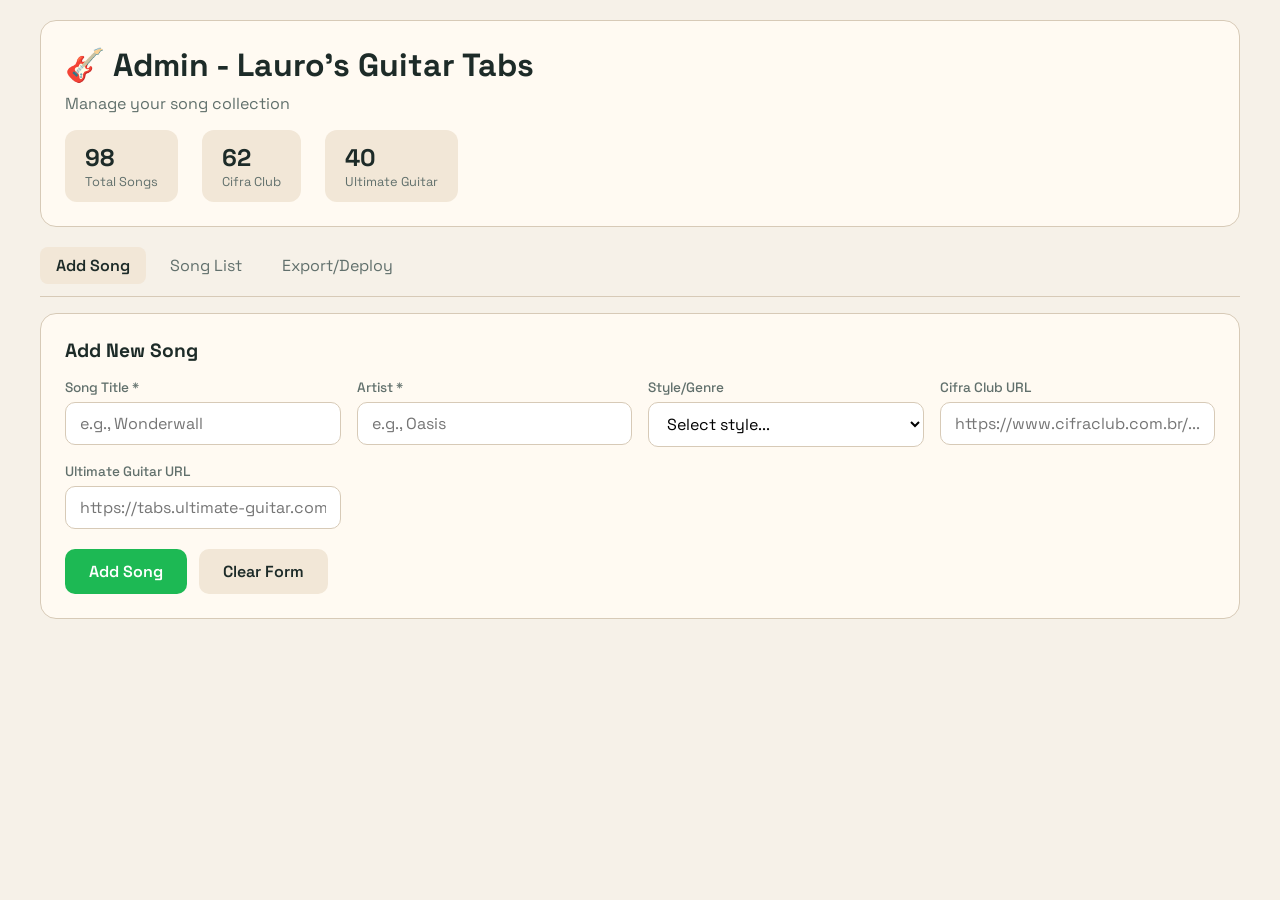
==== admin.html @ 27895a8e "Add admin backoffice for managing songs" ====
<!DOCTYPE html>
<html lang="en">
<head>
    <meta charset="UTF-8">
    <meta name="viewport" content="width=device-width, initial-scale=1.0">
    <title>Admin - Lauro's Guitar Tabs</title>
    <link rel="preconnect" href="https://fonts.googleapis.com">
    <link rel="preconnect" href="https://fonts.gstatic.com" crossorigin>
    <link href="https://fonts.googleapis.com/css2?family=Space+Grotesk:wght@400;500;700&display=swap" rel="stylesheet">
    <style>
        :root {
            --bg: #f6f1e8;
            --panel: #fffaf2;
            --panel-strong: #f2e7d7;
            --ink: #1d2b28;
            --muted: #61706c;
            --border: #d7cab7;
            --cifra: #da6d2f;
            --ug: #d3a917;
            --success: #1db954;
            --danger: #c9483b;
        }
        * { box-sizing: border-box; }
        body {
            margin: 0;
            font-family: "Space Grotesk", sans-serif;
            color: var(--ink);
            background: var(--bg);
            min-height: 100vh;
            padding: 20px;
        }
        .container {
            max-width: 1200px;
            margin: 0 auto;
        }
        header {
            background: var(--panel);
            border: 1px solid var(--border);
            border-radius: 16px;
            padding: 24px;
            margin-bottom: 20px;
        }
        h1 { margin: 0 0 8px; }
        .subtitle { color: var(--muted); margin: 0; }
        .stats {
            display: flex;
            gap: 24px;
            margin-top: 16px;
        }
        .stat {
            background: var(--panel-strong);
            padding: 12px 20px;
            border-radius: 12px;
        }
        .stat-value {
            font-size: 1.5rem;
            font-weight: 700;
        }
        .stat-label {
            font-size: 0.8rem;
            color: var(--muted);
        }
        .panel {
            background: var(--panel);
            border: 1px solid var(--border);
            border-radius: 16px;
            padding: 24px;
            margin-bottom: 20px;
        }
        .panel h2 {
            margin: 0 0 16px;
            font-size: 1.2rem;
        }
        .form-grid {
            display: grid;
            grid-template-columns: repeat(auto-fit, minmax(250px, 1fr));
            gap: 16px;
        }
        .field {
            display: flex;
            flex-direction: column;
            gap: 6px;
        }
        .field label {
            font-size: 0.85rem;
            font-weight: 500;
            color: var(--muted);
        }
        input, select {
            padding: 10px 14px;
            border: 1px solid var(--border);
            border-radius: 10px;
            font: inherit;
            background: white;
        }
        input:focus, select:focus {
            outline: none;
            border-color: var(--cifra);
        }
        .checkbox-field {
            flex-direction: row;
            align-items: center;
            gap: 10px;
        }
        .checkbox-field input {
            width: 20px;
            height: 20px;
        }
        .btn {
            padding: 12px 24px;
            border: none;
            border-radius: 10px;
            font: inherit;
            font-weight: 600;
            cursor: pointer;
            transition: all 0.2s;
        }
        .btn-primary {
            background: var(--success);
            color: white;
        }
        .btn-primary:hover {
            background: #17a344;
        }
        .btn-danger {
            background: var(--danger);
            color: white;
        }
        .btn-danger:hover {
            background: #b33d31;
        }
        .btn-secondary {
            background: var(--panel-strong);
            color: var(--ink);
        }
        .actions {
            display: flex;
            gap: 12px;
            margin-top: 20px;
            flex-wrap: wrap;
        }
        table {
            width: 100%;
            border-collapse: collapse;
        }
        th, td {
            text-align: left;
            padding: 12px;
            border-bottom: 1px solid var(--border);
        }
        th {
            font-weight: 600;
            color: var(--muted);
            font-size: 0.85rem;
            text-transform: uppercase;
        }
        .style-tag {
            display: inline-block;
            padding: 4px 10px;
            background: var(--panel-strong);
            border-radius: 12px;
            font-size: 0.8rem;
        }
        .link-badge {
            display: inline-block;
            padding: 4px 8px;
            border-radius: 6px;
            font-size: 0.75rem;
            margin-right: 4px;
        }
        .link-cc {
            background: rgba(218, 109, 47, 0.15);
            color: var(--cifra);
        }
        .link-ug {
            background: rgba(211, 169, 23, 0.15);
            color: #b8941d;
        }
        .delete-btn {
            background: var(--danger);
            color: white;
            border: none;
            padding: 6px 12px;
            border-radius: 6px;
            cursor: pointer;
        }
        .search-box {
            margin-bottom: 16px;
        }
        .search-box input {
            width: 100%;
            max-width: 400px;
        }
        .export-area {
            width: 100%;
            min-height: 200px;
            font-family: monospace;
            font-size: 0.85rem;
        }
        .tabs {
            display: flex;
            gap: 8px;
            margin-bottom: 16px;
            border-bottom: 1px solid var(--border);
            padding-bottom: 12px;
        }
        .tab {
            padding: 8px 16px;
            background: none;
            border: none;
            cursor: pointer;
            font: inherit;
            color: var(--muted);
            border-radius: 8px;
        }
        .tab.active {
            background: var(--panel-strong);
            color: var(--ink);
            font-weight: 600;
        }
        .tab-content {
            display: none;
        }
        .tab-content.active {
            display: block;
        }
    </style>
</head>
<body>
    <div class="container">
        <header>
            <h1>🎸 Admin - Lauro's Guitar Tabs</h1>
            <p class="subtitle">Manage your song collection</p>
            <div class="stats">
                <div class="stat">
                    <div class="stat-value" id="totalSongs">0</div>
                    <div class="stat-label">Total Songs</div>
                </div>
                <div class="stat">
                    <div class="stat-value" id="cifraCount">0</div>
                    <div class="stat-label">Cifra Club</div>
                </div>
                <div class="stat">
                    <div class="stat-value" id="ugCount">0</div>
                    <div class="stat-label">Ultimate Guitar</div>
                </div>
            </div>
        </header>

        <div class="tabs">
            <button class="tab active" data-tab="add">Add Song</button>
            <button class="tab" data-tab="list">Song List</button>
            <button class="tab" data-tab="export">Export/Deploy</button>
        </div>

        <div class="tab-content active" id="add-tab">
            <div class="panel">
                <h2>Add New Song</h2>
                <div class="form-grid">
                    <div class="field">
                        <label for="songTitle">Song Title *</label>
                        <input type="text" id="songTitle" placeholder="e.g., Wonderwall">
                    </div>
                    <div class="field">
                        <label for="songArtist">Artist *</label>
                        <input type="text" id="songArtist" placeholder="e.g., Oasis">
                    </div>
                    <div class="field">
                        <label for="songStyle">Style/Genre</label>
                        <select id="songStyle">
                            <option value="">Select style...</option>
                            <option value="MPB">MPB</option>
                            <option value="Rock">Rock</option>
                            <option value="Pop">Pop</option>
                            <option value="Pop Rock">Pop Rock</option>
                            <option value="Folk">Folk</option>
                            <option value="Reggae">Reggae</option>
                            <option value="Grunge">Grunge</option>
                            <option value="Metal">Metal</option>
                            <option value="Punk Rock">Punk Rock</option>
                            <option value="Alternative Rock">Alternative Rock</option>
                            <option value="Sertanejo">Sertanejo</option>
                            <option value="Children">Children</option>
                            <option value="Instrumental">Instrumental</option>
                        </select>
                    </div>
                    <div class="field">
                        <label for="cifraUrl">Cifra Club URL</label>
                        <input type="url" id="cifraUrl" placeholder="https://www.cifraclub.com.br/...">
                    </div>
                    <div class="field">
                        <label for="ugUrl">Ultimate Guitar URL</label>
                        <input type="url" id="ugUrl" placeholder="https://tabs.ultimate-guitar.com/...">
                    </div>
                </div>
                <div class="actions">
                    <button class="btn btn-primary" id="addSongBtn">Add Song</button>
                    <button class="btn btn-secondary" id="clearFormBtn">Clear Form</button>
                </div>
            </div>
        </div>

        <div class="tab-content" id="list-tab">
            <div class="panel">
                <h2>All Songs</h2>
                <div class="search-box">
                    <input type="text" id="searchSongs" placeholder="Search songs...">
                </div>
                <table>
                    <thead>
                        <tr>
                            <th>Song</th>
                            <th>Artist</th>
                            <th>Style</th>
                            <th>Links</th>
                            <th>Action</th>
                        </tr>
                    </thead>
                    <tbody id="songsTable"></tbody>
                </table>
            </div>
        </div>

        <div class="tab-content" id="export-tab">
            <div class="panel">
                <h2>Export & Deploy</h2>
                <p>Copy this JSON and update the <code>ALL_SONGS</code> array in <code>app.js</code>, then commit to GitHub.</p>
                <textarea class="export-area" id="exportArea" readonly></textarea>
                <div class="actions">
                    <button class="btn btn-primary" id="copyBtn">Copy to Clipboard</button>
                    <button class="btn btn-secondary" id="downloadBtn">Download app.js</button>
                </div>
            </div>
        </div>
    </div>

    <script src="admin.js"></script>
</body>
</html>
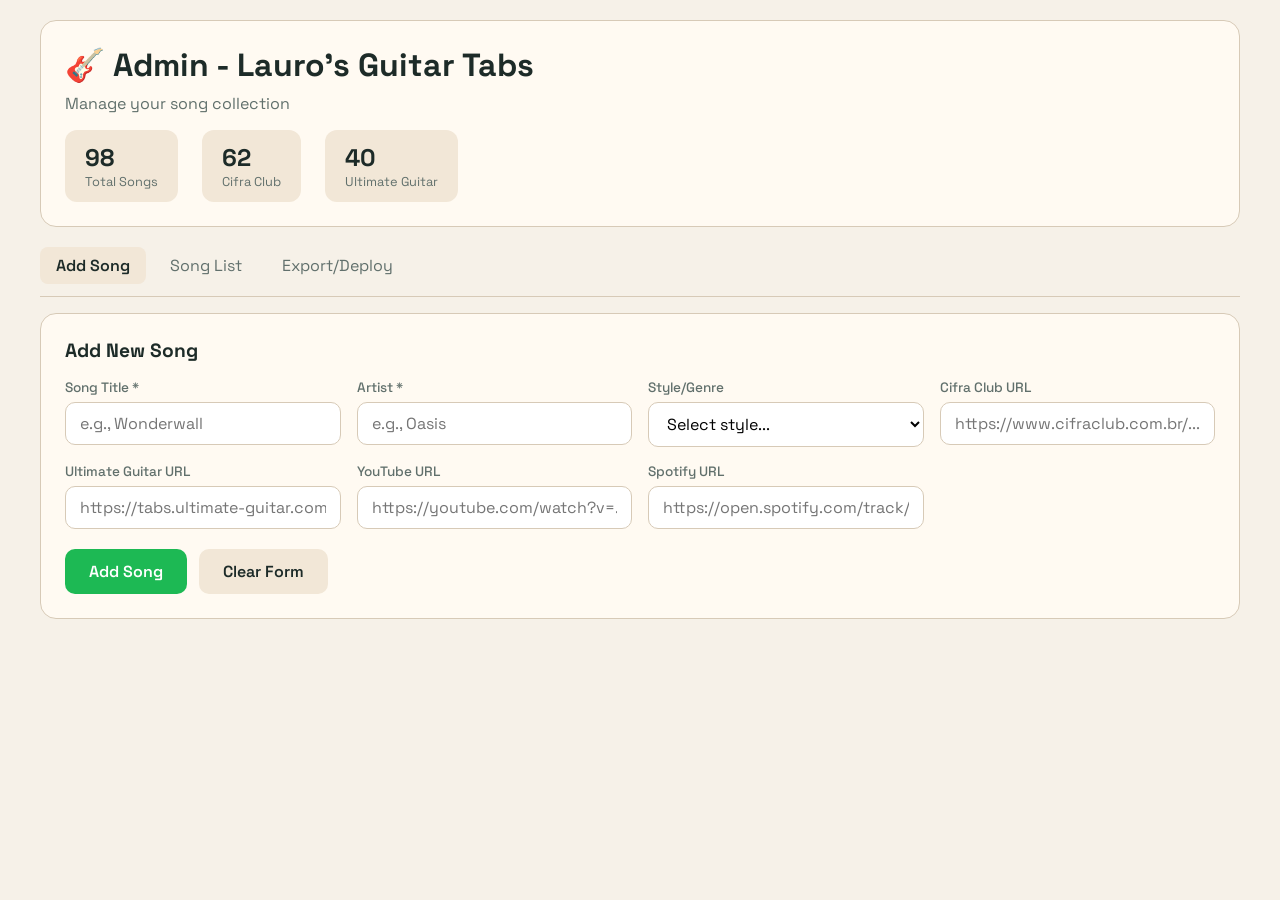
==== commit adaffa6c: "Add YouTube and Spotify support to public app and admin" ====
--- a/admin.html
+++ b/admin.html
@@ -176,6 +176,14 @@
             background: rgba(211, 169, 23, 0.15);
             color: #b8941d;
         }
+        .link-spotify {
+            background: rgba(29, 185, 84, 0.15);
+            color: #1db954;
+        }
+        .link-youtube {
+            background: rgba(255, 0, 0, 0.15);
+            color: #ff0000;
+        }
         .delete-btn {
             background: var(--danger);
             color: white;
@@ -292,6 +300,14 @@
                         <label for="ugUrl">Ultimate Guitar URL</label>
                         <input type="url" id="ugUrl" placeholder="https://tabs.ultimate-guitar.com/...">
                     </div>
+                    <div class="field">
+                        <label for="youtubeUrl">YouTube URL</label>
+                        <input type="url" id="youtubeUrl" placeholder="https://youtube.com/watch?v=...">
+                    </div>
+                    <div class="field">
+                        <label for="spotifyUrl">Spotify URL</label>
+                        <input type="url" id="spotifyUrl" placeholder="https://open.spotify.com/track/...">
+                    </div>
                 </div>
                 <div class="actions">
                     <button class="btn btn-primary" id="addSongBtn">Add Song</button>
